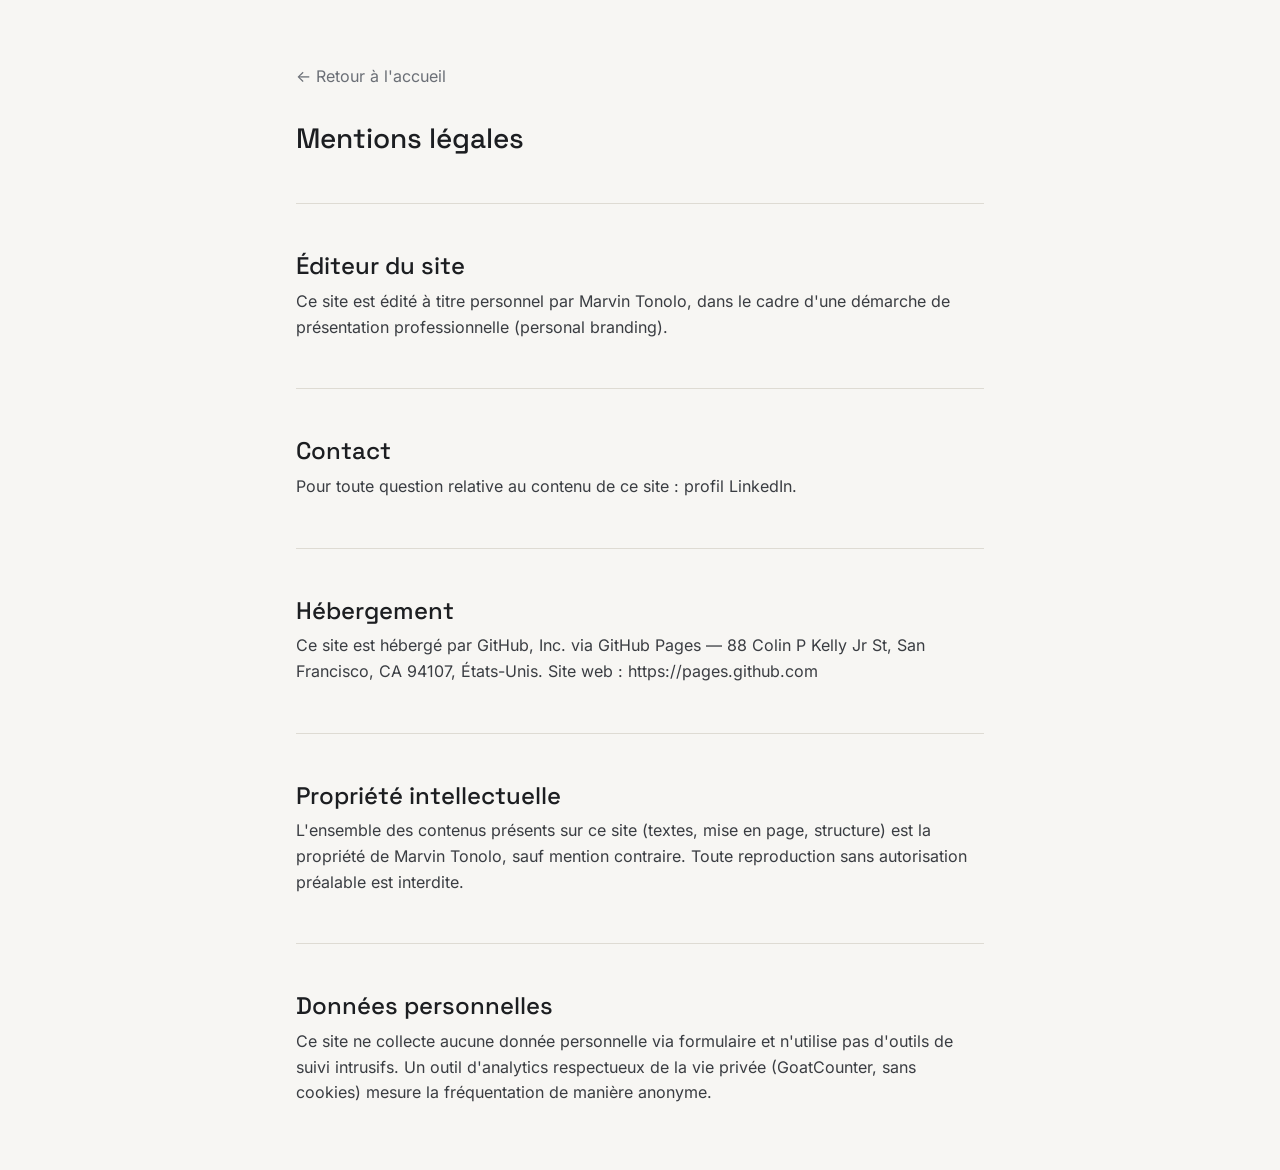
==== mentions-legales.html @ ceb870bb "HTML de la mention légale Co-Authored-By: Claude Sonnet 5 <noreply@anthropic.com> Claude-Session: ht" ====
<!DOCTYPE html>
<html lang="fr">
<head>
  <meta charset="UTF-8">
  <meta name="viewport" content="width=device-width, initial-scale=1.0">
  <title>Mentions légales | Marvin Tonolo</title>
  <meta name="robots" content="noindex">

  <link rel="stylesheet" href="css/style.css">
</head>
<body>

  <main>

    <section class="section">
      <div class="container">
        <a href="index.html" class="footer-link text-tertiary">← Retour à l'accueil</a>

        <h1 class="section-title" style="margin-top: var(--space-5);">Mentions légales</h1>

        <div class="skills-extra">
          <h2 style="margin-bottom: var(--space-2);">Éditeur du site</h2>
          <p class="text-secondary">Ce site est édité à titre personnel par Marvin Tonolo, dans le cadre d'une démarche de présentation professionnelle (personal branding).</p>
        </div>

        <div class="skills-extra">
          <h2 style="margin-bottom: var(--space-2);">Contact</h2>
          <p class="text-secondary">Pour toute question relative au contenu de ce site : <a href="https://www.linkedin.com/in/marvin-tonolo/" target="_blank" rel="noopener noreferrer" class="footer-link">profil LinkedIn</a>.</p>
        </div>

        <div class="skills-extra">
          <h2 style="margin-bottom: var(--space-2);">Hébergement</h2>
          <p class="text-secondary">Ce site est hébergé par GitHub, Inc. via GitHub Pages — 88 Colin P Kelly Jr St, San Francisco, CA 94107, États-Unis. Site web : <a href="https://pages.github.com" target="_blank" rel="noopener noreferrer" class="footer-link">https://pages.github.com</a></p>
        </div>

        <div class="skills-extra">
          <h2 style="margin-bottom: var(--space-2);">Propriété intellectuelle</h2>
          <p class="text-secondary">L'ensemble des contenus présents sur ce site (textes, mise en page, structure) est la propriété de Marvin Tonolo, sauf mention contraire. Toute reproduction sans autorisation préalable est interdite.</p>
        </div>

        <div class="skills-extra">
          <h2 style="margin-bottom: var(--space-2);">Données personnelles</h2>
          <p class="text-secondary">Ce site ne collecte aucune donnée personnelle via formulaire et n'utilise pas d'outils de suivi intrusifs. Un outil d'analytics respectueux de la vie privée (GoatCounter, sans cookies) mesure la fréquentation de manière anonyme.</p>
        </div>
      </div>
    </section>

  </main>

</body>
</html>
---- css/style.css ----
/* ==========================================================================
   marvin-tonolo.fr — Fondations CSS
   Variables, polices, reset, composants réutilisables, structure responsive.
   Vanilla CSS — pas de préprocesseur, pas de framework.
   ========================================================================== */

/* --------------------------------------------------------------------------
   1. Variables
   -------------------------------------------------------------------------- */

:root {
  /* Couleurs */
  --color-paper: #F7F6F3;
  --color-ink: #1C1E21;
  --color-ink-rgb: 28, 30, 33;
  --color-line: #DEDBD3;
  --color-text-secondary: #3A3D42;
  --color-text-tertiary: #6B6F76;
  --color-done-bg: #E4EEEA;
  --color-done-text: #1F4438;
  --color-progress-bg: #FCF3DF;
  --color-progress-text: #7A5306;
  --color-accent: #2F5D50;

  --color-surface: #FFFFFF;

  /* Typographie */
  --font-display: 'Space Grotesk', sans-serif;
  --font-body: 'Inter', sans-serif;
  --font-mono: 'IBM Plex Mono', monospace;

  /* Rythme / échelle */
  --space-1: 4px;
  --space-2: 8px;
  --space-3: 16px;
  --space-4: 24px;
  --space-5: 32px;
  --space-6: 48px;
  --space-7: 64px;
  --space-8: 96px;

  --radius-sm: 4px;
  --radius-md: 6px;

  --container-max-width: 720px;
  --container-padding: var(--space-3);

  /* Hauteur réelle mesurée du header : ~116px mobile (marque + nav sur 2
     lignes), ~59px desktop (une ligne). Marge de sécurité ajoutée pour
     absorber un futur libellé de nav plus long ou un rendu de police
     différent — à revérifier si le contenu du header change. */
  --header-height: 140px;
}

@media (min-width: 768px) {
  :root {
    --header-height: 76px;
  }
}

/* --------------------------------------------------------------------------
   2. Polices (@font-face)
   -------------------------------------------------------------------------- */

@font-face {
  font-family: 'Space Grotesk';
  src: url('../assets/fonts/Space_Grotesk/SpaceGrotesk-Regular.woff2') format('woff2');
  font-weight: 400;
  font-display: swap;
}
@font-face {
  font-family: 'Space Grotesk';
  src: url('../assets/fonts/Space_Grotesk/SpaceGrotesk-Medium.woff2') format('woff2');
  font-weight: 500;
  font-display: swap;
}
@font-face {
  font-family: 'Space Grotesk';
  src: url('../assets/fonts/Space_Grotesk/SpaceGrotesk-SemiBold.woff2') format('woff2');
  font-weight: 600;
  font-display: swap;
}
@font-face {
  font-family: 'Space Grotesk';
  src: url('../assets/fonts/Space_Grotesk/SpaceGrotesk-Bold.woff2') format('woff2');
  font-weight: 700;
  font-display: swap;
}
@font-face {
  font-family: 'Inter';
  src: url('../assets/fonts/Inter/Inter-Regular.woff2') format('woff2');
  font-weight: 400;
  font-display: swap;
}
@font-face {
  font-family: 'Inter';
  src: url('../assets/fonts/Inter/Inter-Italic.woff2') format('woff2');
  font-weight: 400;
  font-style: italic;
  font-display: swap;
}
@font-face {
  font-family: 'Inter';
  src: url('../assets/fonts/Inter/Inter18pt-Medium.woff2') format('woff2');
  font-weight: 500;
  font-display: swap;
}
@font-face {
  font-family: 'Inter';
  src: url('../assets/fonts/Inter/Inter18pt-SemiBold.woff2') format('woff2');
  font-weight: 600;
  font-display: swap;
}
@font-face {
  font-family: 'Inter';
  src: url('../assets/fonts/Inter/Inter18pt-Bold.woff2') format('woff2');
  font-weight: 700;
  font-display: swap;
}
@font-face {
  font-family: 'IBM Plex Mono';
  src: url('../assets/fonts/IBM_Plex_Mono/IBMPlexMono-Medium.woff2') format('woff2');
  font-weight: 500;
  font-display: swap;
}

/* --------------------------------------------------------------------------
   3. Reset / Base
   -------------------------------------------------------------------------- */

*,
*::before,
*::after {
  box-sizing: border-box;
}

* {
  margin: 0;
  padding: 0;
}

html {
  scroll-behavior: smooth;
  -webkit-text-size-adjust: 100%;
}

body {
  background-color: var(--color-paper);
  color: var(--color-ink);
  font-family: var(--font-body);
  font-weight: 400;
  font-size: 16px;
  line-height: 1.6;
  -webkit-font-smoothing: antialiased;
  text-rendering: optimizeLegibility;
}

img,
picture,
svg,
video {
  display: block;
  max-width: 100%;
  height: auto;
}

ul,
ol {
  list-style: none;
}

a {
  color: inherit;
  text-decoration: none;
}

button,
input,
textarea,
select {
  font: inherit;
  color: inherit;
  background: none;
  border: none;
}

button {
  cursor: pointer;
}

h1, h2, h3, h4, h5, h6 {
  font-family: var(--font-display);
  font-weight: 500;
  line-height: 1.2;
}

/* --------------------------------------------------------------------------
   4. Accessibilité — focus visible, préférences de mouvement
   -------------------------------------------------------------------------- */

a:focus-visible,
button:focus-visible,
input:focus-visible,
textarea:focus-visible,
[tabindex]:focus-visible {
  outline: 2px solid var(--color-ink);
  outline-offset: 2px;
  border-radius: var(--radius-sm);
}

@media (prefers-reduced-motion: reduce) {
  html {
    scroll-behavior: auto;
  }
}

/* --------------------------------------------------------------------------
   5. Structure / conteneur de page
   -------------------------------------------------------------------------- */

.container {
  width: 100%;
  max-width: var(--container-max-width);
  margin-inline: auto;
  padding-inline: var(--container-padding);
}

.section {
  padding-block: var(--space-6);
  scroll-margin-top: var(--header-height);
}

@media (min-width: 768px) {
  .section {
    padding-block: var(--space-7);
  }
}

/* --------------------------------------------------------------------------
   6. Typographie utilitaire
   -------------------------------------------------------------------------- */

.section-eyebrow {
  display: inline-block;
  font-family: var(--font-mono);
  font-weight: 500;
  font-size: 11px;
  letter-spacing: 0.08em;
  text-transform: uppercase;
  color: var(--color-text-tertiary);
  margin-bottom: var(--space-2);
}

.section-title {
  font-family: var(--font-display);
  font-weight: 500;
  font-size: 24px;
  color: var(--color-ink);
}

@media (min-width: 768px) {
  .section-title {
    font-size: 28px;
  }
}

.hero-name {
  font-family: var(--font-display);
  font-weight: 700;
  font-size: 36px;
  color: var(--color-ink);
}

@media (min-width: 768px) {
  .hero-name {
    font-size: 48px;
  }
}

.text-secondary {
  color: var(--color-text-secondary);
}

.text-tertiary {
  color: var(--color-text-tertiary);
}

/* --------------------------------------------------------------------------
   7. Séparateur de section
   -------------------------------------------------------------------------- */

.section-divider {
  border: none;
  border-top: 1px solid var(--color-line);
  margin: 0;
}

/* --------------------------------------------------------------------------
   8. Boutons
   -------------------------------------------------------------------------- */

.btn-primary,
.btn-secondary {
  display: inline-flex;
  align-items: center;
  justify-content: center;
  gap: var(--space-2);
  padding: var(--space-2) var(--space-4);
  border-radius: var(--radius-sm);
  font-family: var(--font-body);
  font-weight: 500;
  font-size: 15px;
  line-height: 1.2;
  transition: background-color 0.15s ease, color 0.15s ease, border-color 0.15s ease;
}

.hero-cta .btn-primary,
.hero-cta .btn-secondary {
  min-width: 11.5rem;
}

.btn-primary {
  background-color: var(--color-ink);
  color: var(--color-paper);
  border: 1px solid var(--color-ink);
}

.btn-primary:hover {
  background-color: var(--color-text-secondary);
  border-color: var(--color-text-secondary);
}

.btn-secondary {
  background-color: transparent;
  color: var(--color-ink);
  border: 1px solid var(--color-ink);
}

.btn-secondary:hover {
  background-color: var(--color-ink);
  color: var(--color-paper);
}

/* --------------------------------------------------------------------------
   9. Badges
   -------------------------------------------------------------------------- */

.badge-done,
.badge-progress {
  display: inline-block;
  font-family: var(--font-mono);
  font-weight: 500;
  font-size: 11px;
  letter-spacing: 0.02em;
  text-transform: uppercase;
  padding: var(--space-1) var(--space-2);
  border-radius: var(--radius-sm);
  line-height: 1.4;
}

.badge-done {
  background-color: var(--color-done-bg);
  color: var(--color-done-text);
}

.badge-progress {
  background-color: var(--color-progress-bg);
  color: var(--color-progress-text);
}

/* --------------------------------------------------------------------------
   10. Card
   -------------------------------------------------------------------------- */

.card {
  background-color: var(--color-surface);
  border: 1px solid var(--color-line);
  border-radius: var(--radius-md);
  padding: var(--space-4);
}

/* --------------------------------------------------------------------------
   11. Avatar / placeholder du hero
   -------------------------------------------------------------------------- */

.hero-avatar {
  width: 120px;
  height: 120px;
  border-radius: 50%;
  overflow: hidden;
  background-color: var(--color-line);
  flex-shrink: 0;
}

.hero-avatar img {
  width: 100%;
  height: 100%;
  object-fit: cover;
}

@media (min-width: 768px) {
  .hero-avatar {
    width: 100%;
    height: auto;
    aspect-ratio: 3 / 4;
    border-radius: var(--radius-md);
  }
}

/* --------------------------------------------------------------------------
   12. Layout hero (colonne mobile, deux colonnes desktop)
   -------------------------------------------------------------------------- */

.hero-layout {
  display: flex;
  flex-direction: column;
  align-items: flex-start;
  gap: var(--space-4);
}

@media (min-width: 768px) {
  .hero-layout {
    flex-direction: row-reverse;
    align-items: center;
    gap: var(--space-6);
  }

  .hero-layout > .hero-avatar {
    max-width: 240px;
  }
}

.hero-badge {
  display: inline-block;
  font-family: var(--font-mono);
  font-weight: 500;
  font-size: 10px;
  letter-spacing: 0.05em;
  text-transform: uppercase;
  color: var(--color-text-secondary);
  background-color: transparent;
  border: 1px solid var(--color-line);
  border-radius: var(--radius-sm);
  padding: 5px 12px;
  margin-bottom: var(--space-3);
}

/* --------------------------------------------------------------------------
   13. En-tête / navigation
   -------------------------------------------------------------------------- */

.site-header {
  position: sticky;
  top: 0;
  z-index: 100;
  background-color: var(--color-paper);
  border-bottom: 1px solid var(--color-line);
  box-shadow: 0 1px 2px rgba(var(--color-ink-rgb), 0.04);
}

.site-nav {
  display: flex;
  flex-wrap: wrap;
  align-items: center;
  justify-content: space-between;
  gap: var(--space-2);
  padding-block: var(--space-3);
}

.nav-brand {
  font-family: var(--font-display);
  font-weight: 600;
  font-size: 16px;
}

.nav-list {
  display: flex;
  flex-wrap: wrap;
  gap: var(--space-2) var(--space-4);
  font-family: var(--font-mono);
  font-size: 13px;
}

.nav-list a {
  color: var(--color-text-secondary);
}

.nav-list a:hover {
  color: var(--color-ink);
}

/* --------------------------------------------------------------------------
   14. Groupe de boutons (hero, contact)
   -------------------------------------------------------------------------- */

.hero-cta {
  display: flex;
  flex-wrap: wrap;
  gap: var(--space-3);
  margin-top: var(--space-4);
}

.hero-tagline {
  margin-top: var(--space-3);
  max-width: 48ch;
  font-family: var(--font-body);
  text-align: left;
}

/* --------------------------------------------------------------------------
   15. Compétences clés
   -------------------------------------------------------------------------- */

.skills-grid {
  display: grid;
  grid-template-columns: 1fr;
  gap: var(--space-3);
  margin-top: var(--space-4);
}

@media (min-width: 768px) {
  .skills-grid {
    grid-template-columns: repeat(3, 1fr);
  }
}

.card-number {
  display: block;
  font-family: var(--font-mono);
  font-size: 12px;
  font-weight: 400;
  color: var(--color-accent);
  line-height: 1.20;
  letter-spacing: 0.08em;
  text-align: left;
  text-transform: none;
  margin-bottom: var(--space-2);
}

.skill-item h3 {
  font-family: var(--font-display);
  font-size: 18px;
  font-weight: 500;
  color: var(--color-ink);
  line-height: 1.30;
  text-align: left;
  text-transform: none;
  margin-bottom: var(--space-1);
}

.skill-item p {
  font-family: var(--font-body);
  font-size: 14.5px;
  font-weight: 400;
  line-height: 1.55;
  text-align: left;
  text-transform: none;
}

.skills-extra {
  margin-top: var(--space-6);
  padding-top: var(--space-6);
  border-top: 1px solid var(--color-line);
}

.skills-extra h3 {
  font-family: var(--font-mono);
  font-weight: 500;
  font-size: 11px;
  letter-spacing: 0.08em;
  text-transform: uppercase;
  color: var(--color-text-tertiary);
  margin-bottom: var(--space-2);
}

.tag-list {
  display: flex;
  flex-wrap: wrap;
  gap: var(--space-2);
}

.tag {
  font-family: var(--font-mono);
  font-size: 12px;
  color: var(--color-text-secondary);
  border: 1px solid var(--color-line);
  border-radius: var(--radius-sm);
  padding: var(--space-1) var(--space-2);
}

/* --------------------------------------------------------------------------
   16. Preuves concrètes
   -------------------------------------------------------------------------- */

.proof-grid {
  display: grid;
  grid-template-columns: 1fr;
  gap: var(--space-3);
  margin-top: var(--space-4);
}

@media (min-width: 768px) {
  .proof-grid {
    grid-template-columns: repeat(2, 1fr);
  }
}

.card-header {
  display: flex;
  flex-wrap: nowrap;
  align-items: flex-start;
  justify-content: space-between;
  gap: var(--space-2);
  margin-bottom: var(--space-2);
}

.card-header h3 {
  font-size: 16px;
  font-weight: 700;
}

.card-header .badge-done,
.card-header .badge-progress {
  flex-shrink: 0;
}

.proof-content {
  display: flex;
  flex-direction: column;
}

.proof-block {
  margin-top: var(--space-2);
  font-family: var(--font-body);
  font-size: 14px;
  font-weight: 400;
  line-height: 22px;
  text-transform: none;
}

.proof-block:first-child {
  margin-top: 0;
}

.proof-block strong {
  font-family: var(--font-body);
  font-size: 14px;
  font-weight: 600;
  line-height: 22px;
  text-transform: none;
}

.proof-divider {
  border: none;
  border-top: 1px solid var(--color-line);
  /* Le bloc suivant ajoute déjà --space-2 en margin-top (flex column, pas
     de fusion de marges) : on compense ici pour un espacement symétrique
     de --space-3 de part et d'autre du trait. */
  margin: var(--space-3) 0 var(--space-2);
}

/* --------------------------------------------------------------------------
   17. Parcours
   -------------------------------------------------------------------------- */

.parcours-subtitle {
  font-size: 16px;
  margin-top: var(--space-5);
  margin-bottom: var(--space-3);
}

.timeline {
  display: flex;
  flex-direction: column;
  gap: var(--space-4);
  border-left: 1px solid var(--color-line);
}

.timeline-item {
  padding-left: var(--space-4);
}

.timeline-dot {
  display: none;
}

.timeline-meta {
  font-family: var(--font-mono);
  font-size: 12px;
  margin-bottom: var(--space-1);
}

.timeline-role {
  font-size: 16px;
  margin-bottom: var(--space-1);
}

.timeline-item p:not(.timeline-meta) {
  font-family: var(--font-body);
  font-size: 14.5px;
  line-height: 1.55;
  opacity: 0.8;
  margin: 0;
}

@media (min-width: 768px) {
  .timeline {
    flex-direction: row;
    align-items: flex-start;
    border-left: none;
    position: relative;
    gap: var(--space-4);
  }

  .timeline::before {
    content: "";
    position: absolute;
    top: 5px;
    left: 0;
    right: 0;
    height: 1px;
    background-color: var(--color-line);
  }

  .timeline-item {
    flex: 1 1 0;
    min-width: 0;
    padding-left: 0;
    position: relative;
  }

  .timeline-dot {
    display: block;
    position: relative;
    z-index: 1;
    width: 10px;
    height: 10px;
    border-radius: 50%;
    background-color: var(--color-ink);
    margin-bottom: var(--space-3);
  }
}

.parcours-divider {
  border: none;
  border-top: 1px solid var(--color-line);
  margin: var(--space-6) 0;
}

.education-list {
  display: flex;
  flex-direction: column;
  gap: var(--space-2);
}

.education-item {
  display: flex;
  align-items: baseline;
  gap: var(--space-3);
}

.education-date {
  font-family: var(--font-mono);
  font-size: 12px;
  min-width: 90px;
  flex-shrink: 0;
}

.education-label {
  font-family: var(--font-body);
  font-size: 16px;
  color: var(--color-ink);
}

/* --------------------------------------------------------------------------
   18. Contact
   -------------------------------------------------------------------------- */

.contact-tagline {
  font-family: var(--font-body);
  font-size: 16px;
  font-weight: 400;
  line-height: 1.60;
  text-align: center;
  text-transform: none;
  margin-top: var(--space-3);
}

#contact .section-title {
  text-align: center;
}

#contact .hero-cta {
  justify-content: center;
}

.contact-email-link {
  display: inline-flex;
  align-items: center;
  justify-content: center;
  font-family: 'IBM Plex Mono', monospace;
  font-size: 14px;
  font-weight: 400;
  color: #1C1E21;
  line-height: 1.20;
  text-align: center;
  text-transform: none;
  background: none;
  border: 1px solid #DEDBD3;
  border-radius: 4px;
  padding: 8px 16px;
}

.social-links {
  display: flex;
  justify-content: center;
  gap: var(--space-4);
  margin-top: var(--space-4);
}

.social-links a {
  display: inline-flex;
  align-items: center;
  justify-content: center;
  color: var(--color-text-secondary);
  border: 1px solid #1C1E21;
  border-radius: 4px;
  background: none;
  opacity: 1.00;
  padding: 6px;
}

.social-links a:hover {
  color: var(--color-ink);
}

/* --------------------------------------------------------------------------
   19. Pied de page
   -------------------------------------------------------------------------- */

.site-footer {
  border-top: 1px solid var(--color-line);
}

.footer-row {
  display: flex;
  flex-wrap: wrap;
  align-items: center;
  justify-content: space-between;
  gap: var(--space-2);
  padding-block: var(--space-4);
  font-size: 13px;
}

.footer-link:hover {
  color: var(--color-ink);
}
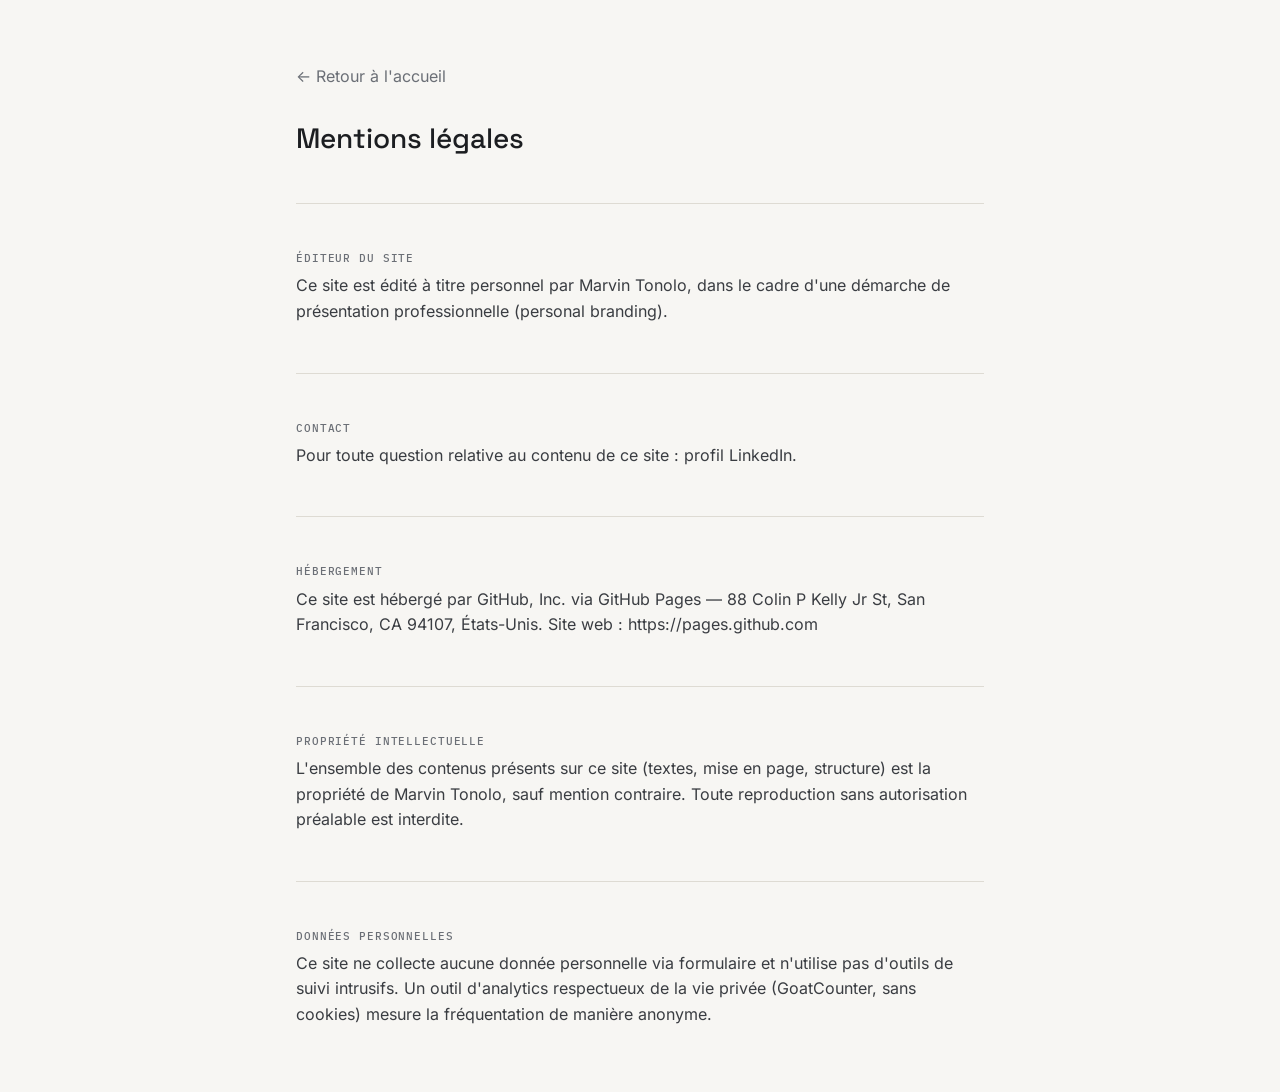
==== commit 85872a8c: "Fix: use h3 instead of h2 in .skills-extra blocks The .skills-extra component's specific styling (mo" ====
--- a/mentions-legales.html
+++ b/mentions-legales.html
@@ -19,27 +19,27 @@
         <h1 class="section-title" style="margin-top: var(--space-5);">Mentions légales</h1>
 
         <div class="skills-extra">
-          <h2 style="margin-bottom: var(--space-2);">Éditeur du site</h2>
+          <h3 style="margin-bottom: var(--space-2);">Éditeur du site</h3>
           <p class="text-secondary">Ce site est édité à titre personnel par Marvin Tonolo, dans le cadre d'une démarche de présentation professionnelle (personal branding).</p>
         </div>
 
         <div class="skills-extra">
-          <h2 style="margin-bottom: var(--space-2);">Contact</h2>
+          <h3 style="margin-bottom: var(--space-2);">Contact</h3>
           <p class="text-secondary">Pour toute question relative au contenu de ce site : <a href="https://www.linkedin.com/in/marvin-tonolo/" target="_blank" rel="noopener noreferrer" class="footer-link">profil LinkedIn</a>.</p>
         </div>
 
         <div class="skills-extra">
-          <h2 style="margin-bottom: var(--space-2);">Hébergement</h2>
+          <h3 style="margin-bottom: var(--space-2);">Hébergement</h3>
           <p class="text-secondary">Ce site est hébergé par GitHub, Inc. via GitHub Pages — 88 Colin P Kelly Jr St, San Francisco, CA 94107, États-Unis. Site web : <a href="https://pages.github.com" target="_blank" rel="noopener noreferrer" class="footer-link">https://pages.github.com</a></p>
         </div>
 
         <div class="skills-extra">
-          <h2 style="margin-bottom: var(--space-2);">Propriété intellectuelle</h2>
+          <h3 style="margin-bottom: var(--space-2);">Propriété intellectuelle</h3>
           <p class="text-secondary">L'ensemble des contenus présents sur ce site (textes, mise en page, structure) est la propriété de Marvin Tonolo, sauf mention contraire. Toute reproduction sans autorisation préalable est interdite.</p>
         </div>
 
         <div class="skills-extra">
-          <h2 style="margin-bottom: var(--space-2);">Données personnelles</h2>
+          <h3 style="margin-bottom: var(--space-2);">Données personnelles</h3>
           <p class="text-secondary">Ce site ne collecte aucune donnée personnelle via formulaire et n'utilise pas d'outils de suivi intrusifs. Un outil d'analytics respectueux de la vie privée (GoatCounter, sans cookies) mesure la fréquentation de manière anonyme.</p>
         </div>
       </div>
